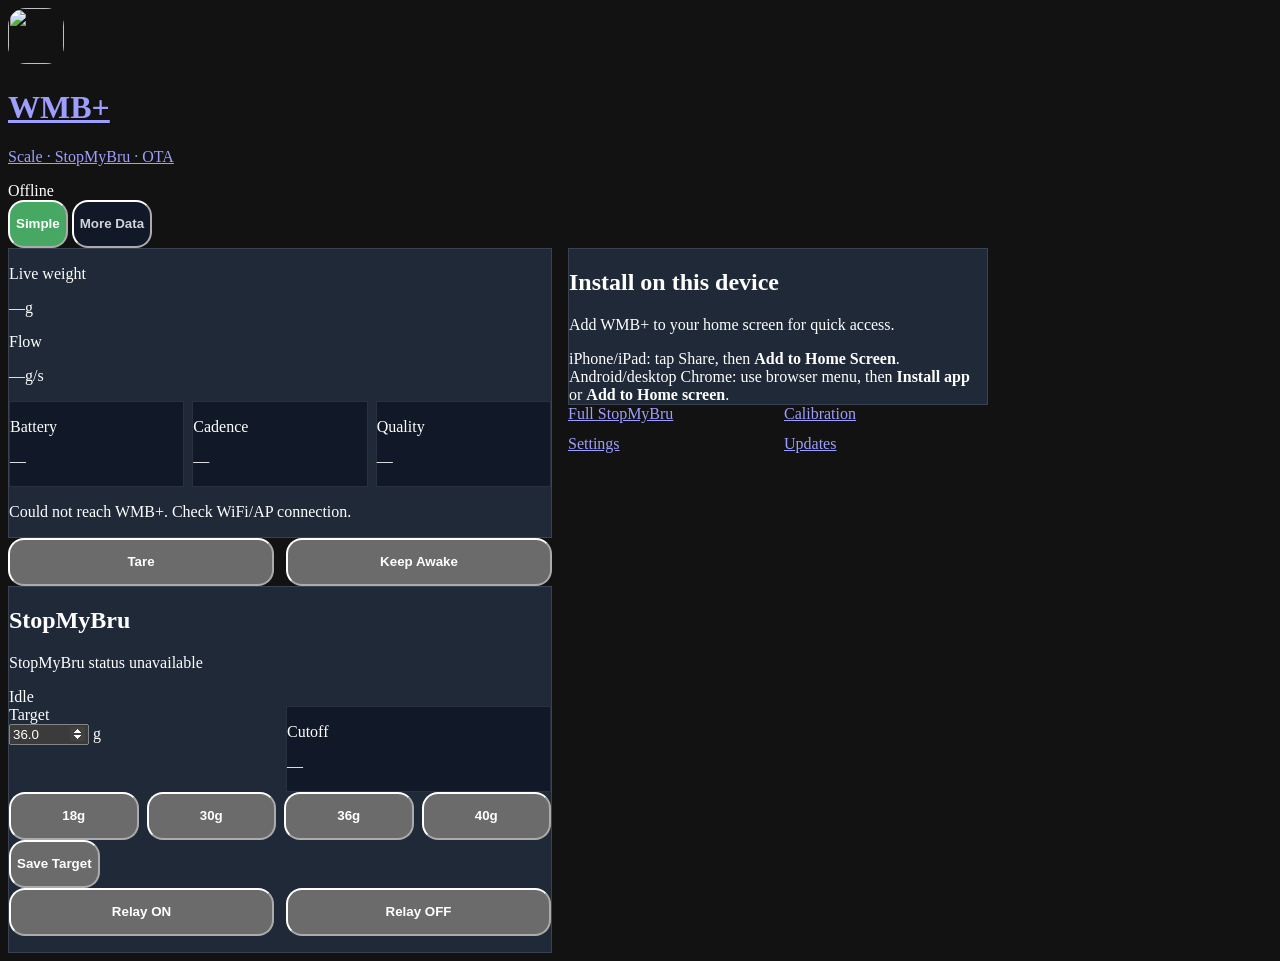
==== data/app.html @ 69f3eb1d "Streamline WMB+ web app views" ====
<!DOCTYPE html>
<html lang="en" class="dark">
<head>
  <meta charset="UTF-8">
  <meta name="viewport" content="width=device-width, initial-scale=1, viewport-fit=cover" />
  <title>WMB+ Web App</title>
  <meta name="theme-color" content="#47a864">
  <meta name="apple-mobile-web-app-capable" content="yes">
  <meta name="apple-mobile-web-app-status-bar-style" content="black-translucent">
  <meta name="apple-mobile-web-app-title" content="WMB+">
  <link rel="manifest" href="/manifest.webmanifest">
  <link rel="apple-touch-icon" href="/icons/wmb-plus-192.png">
  <link rel="icon" type="image/png" href="/favicon.png">
  <link rel="stylesheet" href="/output.css">
  <link rel="stylesheet" href="/css/all.min.css">
  <style>
    :root { color-scheme: dark; }
    body { min-height: 100vh; }
    .safe-pad { padding-top: env(safe-area-inset-top); padding-bottom: env(safe-area-inset-bottom); }
    .app-shell { max-width: 440px; }
    .card { background: #1f2937; border: 1px solid rgba(107, 114, 128, 0.35); }
    .panel { background: #111827; border: 1px solid rgba(75, 85, 99, 0.42); }
    .button { min-height: 48px; touch-action: manipulation; border-radius: 16px; font-weight: 700; }
    .header-icon { width: 64px; height: 64px; border-radius: 18px; object-fit: cover; }
    .preset-grid { display: grid; grid-template-columns: repeat(4, minmax(0, 1fr)); gap: 8px; }
    .nav-grid { display: grid; grid-template-columns: repeat(2, minmax(0, 1fr)); gap: 12px; }
    .action-grid { display: grid; grid-template-columns: repeat(2, minmax(0, 1fr)); gap: 12px; }
    .metrics-grid { display: grid; grid-template-columns: repeat(3, minmax(0, 1fr)); gap: 8px; }
    .tab-active { background: #47a864; color: white; }
    .tab-idle { background: #111827; color: #d1d5db; }
    .hidden-hard { display: none !important; }
    input[type=number]::-webkit-inner-spin-button,
    input[type=number]::-webkit-outer-spin-button { opacity: 1; }
    @media (min-width: 900px) {
      .app-shell { max-width: 980px; }
      .desktop-grid { display: grid; grid-template-columns: minmax(0, 1fr) minmax(320px, 420px); gap: 16px; align-items: start; }
      .header-icon { width: 56px; height: 56px; }
    }
  </style>
</head>
<body class="bg-black-background text-white font-sans">
  <main class="safe-pad app-shell mx-auto px-4 py-4 space-y-4">
    <header class="flex items-center justify-between gap-3">
      <a href="/" aria-label="Dashboard" class="flex items-center gap-3 min-w-0">
        <img src="/icons/wmb-plus-192.png" alt="" class="header-icon flex-shrink-0">
        <div class="min-w-0">
          <h1 class="text-2xl font-bold leading-tight">WMB+</h1>
          <p id="headerSubtext" class="text-xs text-gray-400 truncate">Scale · StopMyBru · OTA</p>
        </div>
      </a>
      <span id="connectionPill" class="px-3 py-1 rounded-full text-xs bg-gray-700 text-gray-200 whitespace-nowrap">Connecting</span>
    </header>

    <section class="grid grid-cols-2 gap-2 p-1 rounded-2xl bg-black-select">
      <button id="simpleTab" onclick="setViewMode('simple')" class="button tab-active">Simple</button>
      <button id="advancedTab" onclick="setViewMode('advanced')" class="button tab-idle">More Data</button>
    </section>

    <div class="desktop-grid">
      <div class="space-y-4">
        <section class="card rounded-3xl p-5">
          <div class="flex items-start justify-between gap-3">
            <div>
              <p class="text-sm text-gray-400">Live weight</p>
          <div class="text-5xl font-bold tracking-tight leading-none">
            <span id="weight">—</span><span class="text-2xl text-gray-400 ml-1">g</span>
          </div>
            </div>
            <div class="text-right">
              <p class="text-sm text-gray-400">Flow</p>
              <p class="text-3xl font-semibold leading-tight">
                <span id="flow">—</span><span class="text-sm text-gray-400 ml-1">g/s</span>
              </p>
            </div>
          </div>
      <div class="metrics-grid mt-5">
            <div class="panel rounded-2xl p-3">
              <p class="text-xs text-gray-400">Battery</p>
              <p id="battery" class="text-xl font-semibold">—</p>
            </div>
            <div class="panel rounded-2xl p-3">
              <p class="text-xs text-gray-400">Cadence</p>
              <p id="cadence" class="text-xl font-semibold">—</p>
            </div>
            <div class="panel rounded-2xl p-3">
              <p class="text-xs text-gray-400">Quality</p>
              <p id="quality" class="text-xl font-semibold">—</p>
            </div>
          </div>
          <p id="statusText" class="text-xs text-gray-400 mt-4">Waiting for scale data…</p>
        </section>

    <section class="action-grid">
          <button id="tareButton" onclick="tareScale()" class="button bg-gray-700 hover:bg-gray-600 active:bg-gray-500">
            <i class="fa fa-balance-scale mr-1"></i>Tare
          </button>
          <button id="wakeLockButton" onclick="toggleWakeLock()" class="button bg-gray-700 hover:bg-gray-600 active:bg-gray-500">
            Keep Awake
          </button>
        </section>

        <section class="card rounded-3xl p-5 space-y-4">
          <div class="flex items-center justify-between gap-3">
            <div>
              <h2 class="text-xl font-semibold">StopMyBru</h2>
              <p id="smbSubtitle" class="text-xs text-gray-400">Target stop controls</p>
            </div>
            <span id="relayPill" class="px-3 py-1 rounded-full text-xs bg-gray-700 text-gray-200 whitespace-nowrap">Idle</span>
          </div>

          <div class="action-grid">
            <label class="block">
              <span class="text-xs text-gray-400">Target</span>
              <div class="flex items-center mt-1 bg-black-background rounded-2xl border border-gray-700 px-3">
                <input id="targetInput" type="number" min="0" max="2000" step="0.1" value="36.0"
                       class="w-full bg-transparent text-white text-3xl font-semibold py-2 focus:outline-none">
                <span class="text-gray-400">g</span>
              </div>
            </label>
            <div class="panel rounded-2xl p-3">
              <p class="text-xs text-gray-400">Cutoff</p>
              <p id="effectiveTarget" class="text-2xl font-semibold">—</p>
            </div>
          </div>

          <div class="preset-grid" aria-label="Target presets">
            <button onclick="setPresetTarget(18)" class="button bg-black-select hover:bg-gray-700 text-sm">18g</button>
            <button onclick="setPresetTarget(30)" class="button bg-black-select hover:bg-gray-700 text-sm">30g</button>
            <button onclick="setPresetTarget(36)" class="button bg-black-select hover:bg-gray-700 text-sm">36g</button>
            <button onclick="setPresetTarget(40)" class="button bg-black-select hover:bg-gray-700 text-sm">40g</button>
          </div>

          <button onclick="saveTarget()" class="button w-full bg-button-green hover:bg-green-700 active:bg-green-800">
            Save Target
          </button>

          <div class="action-grid">
            <button onclick="relayOn()" class="button bg-red-700 hover:bg-red-600 active:bg-red-800">
              Relay ON
            </button>
            <button onclick="relayOff()" class="button bg-gray-700 hover:bg-gray-600 active:bg-gray-500">
              Relay OFF
            </button>
          </div>

          <p id="smbMessage" class="text-xs text-gray-400"></p>
        </section>
      </div>

      <aside class="space-y-4">
        <section id="advancedPanel" class="card rounded-3xl p-5 space-y-4 hidden-hard">
          <div class="flex items-center justify-between">
            <h2 class="text-xl font-semibold">More Data</h2>
            <button onclick="shareStatus()" class="text-sm text-green-400 hover:text-green-300">Share</button>
          </div>
          <div class="space-y-2 text-sm">
            <div class="flex justify-between gap-3 border-b border-gray-700 pb-2">
              <span class="text-gray-400">Firmware</span>
              <span id="advFirmware" class="text-right">—</span>
            </div>
            <div class="flex justify-between gap-3 border-b border-gray-700 pb-2">
              <span class="text-gray-400">Board</span>
              <span id="advBoard" class="text-right">—</span>
            </div>
            <div class="flex justify-between gap-3 border-b border-gray-700 pb-2">
              <span class="text-gray-400">Power</span>
              <span id="advPower" class="text-right">—</span>
            </div>
            <div class="flex justify-between gap-3 border-b border-gray-700 pb-2">
              <span class="text-gray-400">WiFi/BLE</span>
              <span id="advConnectivity" class="text-right">—</span>
            </div>
            <div class="flex justify-between gap-3 border-b border-gray-700 pb-2">
              <span class="text-gray-400">Stop learning</span>
              <span id="advLearning" class="text-right">—</span>
            </div>
            <div class="flex justify-between gap-3">
              <span class="text-gray-400">Last result</span>
              <span id="advLastResult" class="text-right">—</span>
            </div>
          </div>
        </section>

        <section id="installCard" class="card rounded-3xl p-5 space-y-3">
          <div class="flex items-center justify-between gap-3">
            <div>
              <h2 class="text-lg font-semibold">Install on this device</h2>
              <p class="text-xs text-gray-400">Add WMB+ to your home screen for quick access.</p>
            </div>
            <i class="fa fa-mobile-alt text-2xl text-green-400"></i>
          </div>
          <button id="installButton" onclick="installWebApp()" class="hidden-hard button w-full bg-button-green hover:bg-green-700">
            Install WMB+
          </button>
          <div id="installInstructions" class="text-sm text-gray-300 leading-relaxed">
            iPhone/iPad: tap Share, then <strong>Add to Home Screen</strong>. Android/desktop Chrome: use browser menu, then <strong>Install app</strong> or <strong>Add to Home screen</strong>.
          </div>
        </section>

        <nav class="nav-grid pb-4 text-center text-sm">
          <a href="/smb.html" class="bg-black-select rounded-2xl py-3">Full StopMyBru</a>
          <a href="/calibration.html" class="bg-black-select rounded-2xl py-3">Calibration</a>
          <a href="/settings.html" class="bg-black-select rounded-2xl py-3">Settings</a>
          <a href="/updates.html" class="bg-black-select rounded-2xl py-3">Updates</a>
        </nav>
      </aside>
    </div>
  </main>

<script>
  const storage = window.localStorage;
  let deferredInstallPrompt = null;
  let dashboardInFlight = false;
  let smbInFlight = false;
  let wakeLock = null;
  let lastDashboard = {};
  let lastSmb = {};

  function setText(id, value) {
    const el = document.getElementById(id);
    if (el) el.textContent = value;
  }

  function setPill(id, text, mode) {
    const el = document.getElementById(id);
    if (!el) return;
    el.textContent = text;
    const colors = {
      ok: 'bg-green-700 text-white',
      warn: 'bg-yellow-700 text-white',
      bad: 'bg-red-700 text-white',
      idle: 'bg-gray-700 text-gray-200'
    };
    el.className = `px-3 py-1 rounded-full text-xs ${colors[mode] || colors.idle}`;
  }

  function formatNumber(value, digits) {
    const n = Number(value);
    return Number.isFinite(n) ? n.toFixed(digits) : '—';
  }

  function formatGrams(value, digits = 1) {
    const n = Number(value);
    return Number.isFinite(n) ? `${n.toFixed(digits)} g` : '—';
  }

  function isStandalone() {
    return window.matchMedia('(display-mode: standalone)').matches || window.navigator.standalone === true;
  }

  function setViewMode(mode) {
    const selected = mode === 'advanced' ? 'advanced' : 'simple';
    storage.setItem('wmbp.viewMode', selected);
    document.getElementById('simpleTab').className = `button ${selected === 'simple' ? 'tab-active' : 'tab-idle'}`;
    document.getElementById('advancedTab').className = `button ${selected === 'advanced' ? 'tab-active' : 'tab-idle'}`;
    document.getElementById('advancedPanel').classList.toggle('hidden-hard', selected !== 'advanced');
  }

  function setPresetTarget(value) {
    document.getElementById('targetInput').value = Number(value).toFixed(1);
    storage.setItem('wmbp.lastTarget', Number(value).toFixed(1));
    navigator.vibrate?.(20);
  }

  async function updateDashboard() {
    if (dashboardInFlight) return;
    dashboardInFlight = true;
    try {
      const r = await fetch('/api/dashboard', { cache: 'no-store' });
      if (!r.ok) throw new Error(`dashboard ${r.status}`);
      const d = await r.json();
      lastDashboard = d;
      storage.setItem('wmbp.lastDashboard', JSON.stringify(d));

      setText('weight', formatNumber(d.weight, 1));
      setText('flow', formatNumber(d.flowrate, 2));
      setText('battery', Number.isFinite(Number(d.battery_percentage)) ? `${Math.round(Number(d.battery_percentage))}%` : '—');
      setText('cadence', Number.isFinite(Number(d.hx711_rate_hz)) ? `${Number(d.hx711_rate_hz).toFixed(1)} Hz` : '—');
      setText('quality', Number.isFinite(Number(d.firmware_quality)) ? `${Math.round(Number(d.firmware_quality))}` : '—');

      const flags = [];
      if (d.hx711_connected) flags.push('HX711 connected');
      if (d.battery_charging || d.battery_charging_state === 'charging') flags.push('charging');
      if (d.wifi_connected) flags.push('WiFi connected');
      setText('statusText', flags.length ? flags.join(' · ') : 'Scale online');
      setText('headerSubtext', `${d.device_board || 'WMB+'} · ${d.device_version || 'firmware'}`);
      setText('advFirmware', d.device_full_version || d.device_version || '—');
      setText('advBoard', d.device_board || '—');
      setText('advPower', d.usb_only_power ? 'USB-only' : (d.usb_present ? 'USB present' : (d.battery_charging_state || 'battery')));
      setText('advConnectivity', `${d.bluetooth_connected ? 'BLE connected' : 'BLE idle'} · ${d.wifi_connected ? `WiFi ${d.wifi_signal_strength || ''} dBm` : 'WiFi AP/off'}`);
      setPill('connectionPill', 'Online', 'ok');
    } catch (e) {
      setPill('connectionPill', 'Offline', 'bad');
      setText('statusText', 'Could not reach WMB+. Check WiFi/AP connection.');
      loadCachedState();
    } finally {
      dashboardInFlight = false;
    }
  }

  async function updateStopMyBru() {
    if (smbInFlight) return;
    smbInFlight = true;
    try {
      const r = await fetch('/api/smb/status', { cache: 'no-store' });
      if (!r.ok) throw new Error(`smb ${r.status}`);
      const d = await r.json();
      lastSmb = d;
      storage.setItem('wmbp.lastSmb', JSON.stringify(d));
      if (document.activeElement !== document.getElementById('targetInput')) {
        document.getElementById('targetInput').value = Number.isFinite(Number(d.setpoint)) ? Number(d.setpoint).toFixed(1) : (storage.getItem('wmbp.lastTarget') || '36.0');
      }
      setText('effectiveTarget', formatGrams(d.effectiveSetpoint));
      const pairedText = d.paired ? 'paired module' : (d.webhookEnabled ? 'webhook relay' : 'no relay configured');
      setText('smbSubtitle', `${pairedText}${d.stopLearningEnabled ? ' · learning on' : ''}`);
      setText('advLearning', d.stopLearningEnabled ? `${d.stopLearningObservations || 0} observations · offset ${formatGrams(d.learnedStopOffset, 2)}` : 'off');
      setText('advLastResult', Number.isFinite(Number(d.lastStopFinalWeight)) ? `${formatGrams(d.lastStopFinalWeight, 2)} final · error ${formatGrams(d.lastStopError, 2)}` : '—');
      if (d.relayOn || d.webhookRelayOn) {
        setPill('relayPill', 'ON', 'bad');
      } else {
        setPill('relayPill', 'Idle', 'idle');
      }
      if (d.webhookLastMessage) {
        setText('smbMessage', d.webhookLastHttpCode ? `${d.webhookLastMessage} · HTTP ${d.webhookLastHttpCode}` : d.webhookLastMessage);
      }
    } catch (e) {
      setText('smbSubtitle', 'StopMyBru status unavailable');
      loadCachedState();
    } finally {
      smbInFlight = false;
    }
  }

  function loadCachedState() {
    try {
      const d = JSON.parse(storage.getItem('wmbp.lastDashboard') || '{}');
      if (d.weight !== undefined && !lastDashboard.weight) {
        setText('weight', formatNumber(d.weight, 1));
        setText('flow', formatNumber(d.flowrate, 2));
        setText('battery', Number.isFinite(Number(d.battery_percentage)) ? `${Math.round(Number(d.battery_percentage))}%` : '—');
        setText('cadence', Number.isFinite(Number(d.hx711_rate_hz)) ? `${Number(d.hx711_rate_hz).toFixed(1)} Hz` : '—');
        setText('quality', Number.isFinite(Number(d.firmware_quality)) ? `${Math.round(Number(d.firmware_quality))}` : '—');
      }
      const s = JSON.parse(storage.getItem('wmbp.lastSmb') || '{}');
      if (s.setpoint !== undefined && !lastSmb.setpoint) {
        document.getElementById('targetInput').value = Number(s.setpoint).toFixed(1);
        setText('effectiveTarget', formatGrams(s.effectiveSetpoint));
      }
    } catch (e) { /* cache is best-effort */ }
  }

  async function tareScale() {
    const button = document.getElementById('tareButton');
    button.disabled = true;
    button.textContent = 'Taring…';
    try {
      const r = await fetch('/api/tare', { method: 'POST' });
      setText('statusText', r.ok ? 'Tare scheduled.' : 'Tare failed.');
      navigator.vibrate?.(30);
      setTimeout(updateDashboard, 1800);
    } catch (e) {
      setText('statusText', 'Tare failed: scale unreachable.');
    } finally {
      setTimeout(() => {
        button.disabled = false;
        button.innerHTML = '<i class="fa fa-balance-scale mr-1"></i>Tare';
      }, 900);
    }
  }

  async function saveTarget() {
    const value = document.getElementById('targetInput').value;
    storage.setItem('wmbp.lastTarget', value);
    const fd = new FormData();
    fd.append('value', value);
    const r = await fetch('/api/smb/setpoint', { method: 'POST', body: fd });
    setText('smbMessage', r.ok ? `Target saved: ${Number(value).toFixed(1)} g` : 'Target save failed.');
    navigator.vibrate?.(r.ok ? 30 : [40, 40, 40]);
    await updateStopMyBru();
  }

  async function relayOn() {
    const r = await fetch('/api/smb/relay/on', { method: 'POST' });
    setText('smbMessage', r.ok ? 'Relay ON command sent.' : 'Relay ON failed.');
    navigator.vibrate?.(r.ok ? 30 : [40, 40, 40]);
    await updateStopMyBru();
  }

  async function relayOff() {
    const r = await fetch('/api/smb/relay/off', { method: 'POST' });
    setText('smbMessage', r.ok ? 'Relay OFF command sent.' : 'Relay OFF failed.');
    navigator.vibrate?.(r.ok ? 30 : [40, 40, 40]);
    await updateStopMyBru();
  }

  async function toggleWakeLock() {
    const button = document.getElementById('wakeLockButton');
    try {
      if (wakeLock) {
        await wakeLock.release();
        wakeLock = null;
        button.textContent = 'Keep Awake';
        return;
      }
      if (!('wakeLock' in navigator)) {
        button.textContent = 'Wake unavailable';
        return;
      }
      wakeLock = await navigator.wakeLock.request('screen');
      wakeLock.addEventListener('release', () => {
        wakeLock = null;
        button.textContent = 'Keep Awake';
      });
      button.textContent = 'Screen Awake';
    } catch (e) {
      button.textContent = 'Wake unavailable';
    }
  }

  async function shareStatus() {
    const text = [
      `WMB+ ${lastDashboard.device_version || ''}`.trim(),
      `Weight: ${formatGrams(lastDashboard.weight)}`,
      `Flow: ${formatNumber(lastDashboard.flowrate, 2)} g/s`,
      `Battery: ${Number.isFinite(Number(lastDashboard.battery_percentage)) ? Math.round(Number(lastDashboard.battery_percentage)) + '%' : '—'}`,
      `Cadence: ${Number.isFinite(Number(lastDashboard.hx711_rate_hz)) ? Number(lastDashboard.hx711_rate_hz).toFixed(1) + ' Hz' : '—'}`,
      `Quality: ${lastDashboard.firmware_quality || '—'}`,
      `Target: ${formatGrams(lastSmb.setpoint)}`,
      `Cutoff: ${formatGrams(lastSmb.effectiveSetpoint)}`
    ].join('\\n');
    if (navigator.share) {
      await navigator.share({ title: 'WMB+ status', text }).catch(() => undefined);
    } else {
      await navigator.clipboard?.writeText(text).catch(() => undefined);
      setText('smbMessage', 'Status copied to clipboard.');
    }
  }

  window.addEventListener('beforeinstallprompt', event => {
    event.preventDefault();
    deferredInstallPrompt = event;
    document.getElementById('installButton').classList.remove('hidden-hard');
    setText('installInstructions', 'This browser supports direct install. Tap Install WMB+ to add it.');
  });

  async function installWebApp() {
    if (!deferredInstallPrompt) return;
    deferredInstallPrompt.prompt();
    await deferredInstallPrompt.userChoice;
    deferredInstallPrompt = null;
    document.getElementById('installButton').classList.add('hidden-hard');
  }

  function updateInstallCard() {
    if (isStandalone()) {
      document.getElementById('installCard').classList.add('hidden-hard');
    }
  }

  if ('serviceWorker' in navigator && window.isSecureContext) {
    navigator.serviceWorker.register('/sw.js').catch(() => undefined);
  }

  document.getElementById('targetInput').value = storage.getItem('wmbp.lastTarget') || '36.0';
  setViewMode(storage.getItem('wmbp.viewMode') || 'simple');
  updateInstallCard();
  loadCachedState();
  updateDashboard();
  updateStopMyBru();
  setInterval(updateDashboard, 1000);
  setInterval(updateStopMyBru, 3000);
</script>
</body>
</html>
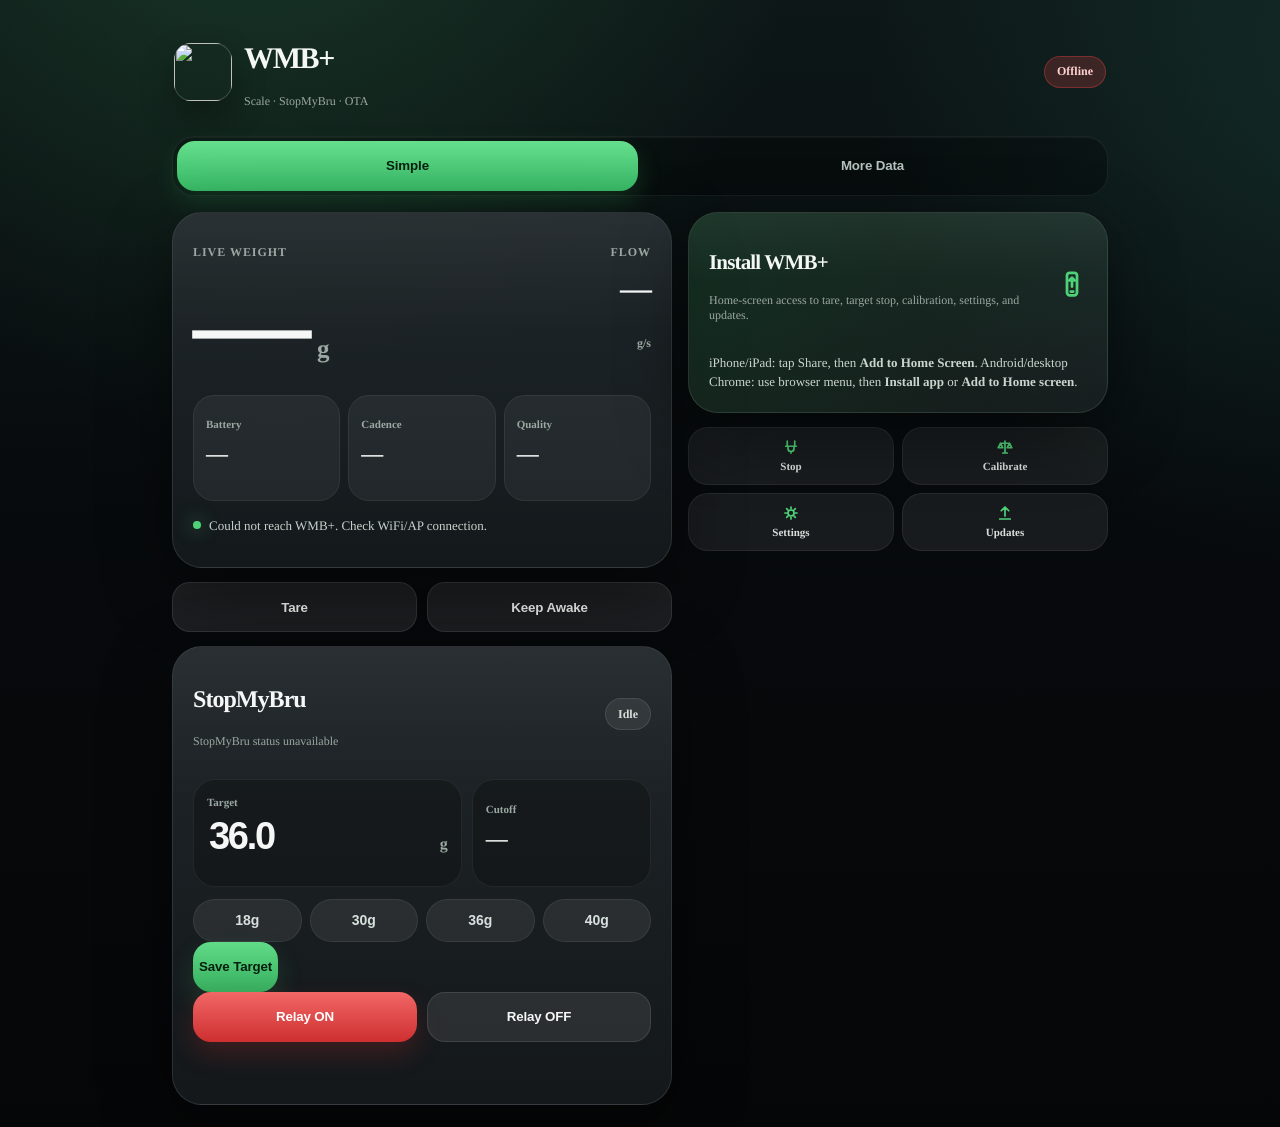
==== commit fe65239f: "Polish WMB+ web app UI" ====
--- a/data/app.html
+++ b/data/app.html
@@ -14,194 +14,544 @@
   <link rel="stylesheet" href="/output.css">
   <link rel="stylesheet" href="/css/all.min.css">
   <style>
-    :root { color-scheme: dark; }
-    body { min-height: 100vh; }
+    :root {
+      color-scheme: dark;
+      --bg: #070a0c;
+      --bg-2: #0d1717;
+      --surface: rgba(22, 27, 30, 0.88);
+      --surface-strong: rgba(34, 41, 45, 0.92);
+      --surface-soft: rgba(255, 255, 255, 0.055);
+      --line: rgba(255, 255, 255, 0.10);
+      --line-soft: rgba(255, 255, 255, 0.065);
+      --text: #f4f7f5;
+      --muted: #9ba7a1;
+      --accent: #4fd178;
+      --accent-strong: #37b865;
+      --danger: #ef4444;
+      --warning: #f0b84b;
+      --shadow: 0 22px 70px rgba(0, 0, 0, 0.45);
+    }
+    * { box-sizing: border-box; }
+    html { min-height: 100%; background: var(--bg); }
+    body {
+      min-height: 100vh;
+      margin: 0;
+      color: var(--text);
+      background:
+        radial-gradient(circle at 20% -10%, rgba(79, 209, 120, 0.16), transparent 34rem),
+        radial-gradient(circle at 105% 8%, rgba(57, 170, 145, 0.14), transparent 30rem),
+        linear-gradient(180deg, var(--bg-2), var(--bg) 46%, #050607);
+      -webkit-font-smoothing: antialiased;
+      text-rendering: geometricPrecision;
+    }
+    a { color: inherit; text-decoration: none; }
     .safe-pad { padding-top: env(safe-area-inset-top); padding-bottom: env(safe-area-inset-bottom); }
-    .app-shell { max-width: 440px; }
-    .card { background: #1f2937; border: 1px solid rgba(107, 114, 128, 0.35); }
-    .panel { background: #111827; border: 1px solid rgba(75, 85, 99, 0.42); }
-    .button { min-height: 48px; touch-action: manipulation; border-radius: 16px; font-weight: 700; }
-    .header-icon { width: 64px; height: 64px; border-radius: 18px; object-fit: cover; }
-    .preset-grid { display: grid; grid-template-columns: repeat(4, minmax(0, 1fr)); gap: 8px; }
-    .nav-grid { display: grid; grid-template-columns: repeat(2, minmax(0, 1fr)); gap: 12px; }
-    .action-grid { display: grid; grid-template-columns: repeat(2, minmax(0, 1fr)); gap: 12px; }
-    .metrics-grid { display: grid; grid-template-columns: repeat(3, minmax(0, 1fr)); gap: 8px; }
-    .tab-active { background: #47a864; color: white; }
-    .tab-idle { background: #111827; color: #d1d5db; }
+    .app-shell {
+      width: min(100%, 456px);
+      margin: 0 auto;
+      padding: 18px 16px 22px;
+    }
+    .topbar {
+      display: flex;
+      align-items: center;
+      justify-content: space-between;
+      gap: 14px;
+      padding: 2px 2px 8px;
+    }
+    .brand-lockup {
+      display: flex;
+      align-items: center;
+      min-width: 0;
+      gap: 12px;
+    }
+    .header-icon {
+      width: 54px;
+      height: 54px;
+      border-radius: 17px;
+      object-fit: cover;
+      box-shadow: inset 0 0 0 1px rgba(255,255,255,0.18), 0 16px 34px rgba(0,0,0,0.32);
+    }
+    .app-title {
+      font-size: 30px;
+      line-height: 0.98;
+      font-weight: 820;
+      letter-spacing: -0.045em;
+    }
+    .app-subtitle {
+      margin-top: 5px;
+      color: var(--muted);
+      font-size: 12px;
+      line-height: 1.2;
+      max-width: 230px;
+      overflow: hidden;
+      text-overflow: ellipsis;
+      white-space: nowrap;
+    }
+    .status-pill {
+      display: inline-flex;
+      align-items: center;
+      justify-content: center;
+      min-height: 32px;
+      padding: 0 12px;
+      border-radius: 999px;
+      border: 1px solid var(--line);
+      background: rgba(255,255,255,0.08);
+      color: var(--text);
+      font-size: 12px;
+      font-weight: 760;
+      white-space: nowrap;
+    }
+    .status-pill.ok { background: rgba(79, 209, 120, 0.18); color: #caffda; border-color: rgba(79, 209, 120, 0.35); }
+    .status-pill.warn { background: rgba(240, 184, 75, 0.18); color: #ffe3aa; border-color: rgba(240, 184, 75, 0.32); }
+    .status-pill.bad { background: rgba(239, 68, 68, 0.20); color: #ffd1d1; border-color: rgba(239, 68, 68, 0.36); }
+    .status-pill.idle { background: rgba(255,255,255,0.075); color: #d7ded9; }
+    .segmented {
+      display: grid;
+      grid-template-columns: repeat(2, minmax(0, 1fr));
+      gap: 4px;
+      padding: 4px;
+      margin: 8px 0 16px;
+      border-radius: 22px;
+      background: rgba(0, 0, 0, 0.30);
+      border: 1px solid var(--line-soft);
+      box-shadow: inset 0 1px 0 rgba(255,255,255,0.045);
+    }
+    .button {
+      min-height: 50px;
+      border: 0;
+      touch-action: manipulation;
+      border-radius: 18px;
+      font-weight: 800;
+      letter-spacing: -0.01em;
+      transition: transform 120ms ease, background 120ms ease, opacity 120ms ease;
+      -webkit-tap-highlight-color: transparent;
+    }
+    .button:active { transform: scale(0.985); }
+    .button:disabled { opacity: 0.55; }
+    .tab-active {
+      background: linear-gradient(180deg, #65df8d, var(--accent-strong));
+      color: #06210f;
+      box-shadow: 0 10px 26px rgba(55, 184, 101, 0.20);
+    }
+    .tab-idle { background: transparent; color: #b7c3bd; }
+    .screen-grid { display: grid; gap: 14px; }
+    .stack { display: grid; gap: 14px; }
+    .card {
+      position: relative;
+      overflow: hidden;
+      border-radius: 30px;
+      background: linear-gradient(180deg, var(--surface-strong), var(--surface));
+      border: 1px solid var(--line);
+      box-shadow: var(--shadow);
+    }
+    .card::before {
+      content: "";
+      position: absolute;
+      inset: 0;
+      pointer-events: none;
+      background: linear-gradient(180deg, rgba(255,255,255,0.08), transparent 34%);
+      opacity: 0.55;
+    }
+    .card-content { position: relative; z-index: 1; padding: 20px; }
+    .hero-card { min-height: 260px; }
+    .hero-top {
+      display: flex;
+      align-items: flex-start;
+      justify-content: space-between;
+      gap: 16px;
+    }
+    .eyebrow {
+      color: var(--muted);
+      font-size: 12px;
+      font-weight: 760;
+      letter-spacing: 0.08em;
+      text-transform: uppercase;
+    }
+    .weight-line {
+      display: flex;
+      align-items: flex-end;
+      margin-top: 10px;
+      font-variant-numeric: tabular-nums;
+      letter-spacing: -0.07em;
+    }
+    .weight-value { font-size: clamp(68px, 19vw, 104px); line-height: 0.86; font-weight: 850; }
+    .weight-unit { margin-left: 7px; margin-bottom: 9px; color: var(--muted); font-size: 25px; font-weight: 780; letter-spacing: -0.03em; }
+    .flow-stack { text-align: right; min-width: 94px; }
+    .flow-value { margin-top: 9px; font-size: 32px; line-height: 1; font-weight: 820; font-variant-numeric: tabular-nums; letter-spacing: -0.035em; }
+    .flow-unit { color: var(--muted); font-size: 12px; font-weight: 700; }
+    .metrics-grid {
+      display: grid;
+      grid-template-columns: repeat(3, minmax(0, 1fr));
+      gap: 8px;
+      margin-top: 22px;
+    }
+    .metric-chip {
+      min-height: 76px;
+      padding: 12px;
+      border-radius: 21px;
+      background: var(--surface-soft);
+      border: 1px solid var(--line-soft);
+    }
+    .metric-label { color: var(--muted); font-size: 11px; font-weight: 720; }
+    .metric-value { margin-top: 6px; font-size: 22px; line-height: 1.05; font-weight: 820; font-variant-numeric: tabular-nums; letter-spacing: -0.035em; }
+    .status-line {
+      margin-top: 16px;
+      display: flex;
+      align-items: center;
+      gap: 8px;
+      color: #c8d2cc;
+      font-size: 13px;
+      line-height: 1.35;
+    }
+    .status-dot {
+      width: 8px;
+      height: 8px;
+      border-radius: 50%;
+      flex: 0 0 auto;
+      background: var(--accent);
+      box-shadow: 0 0 18px rgba(79, 209, 120, 0.68);
+    }
+    .action-grid { display: grid; grid-template-columns: repeat(2, minmax(0, 1fr)); gap: 10px; }
+    .secondary-button {
+      background: rgba(255,255,255,0.09);
+      color: var(--text);
+      border: 1px solid var(--line);
+    }
+    .primary-button {
+      background: linear-gradient(180deg, #62db89, #35ae5d);
+      color: #061f0e;
+      box-shadow: 0 12px 26px rgba(53, 174, 93, 0.20);
+    }
+    .danger-button {
+      background: linear-gradient(180deg, #f26767, #ce2f2f);
+      color: white;
+      box-shadow: 0 12px 26px rgba(206, 47, 47, 0.22);
+    }
+    .stop-header {
+      display: flex;
+      align-items: center;
+      justify-content: space-between;
+      gap: 12px;
+      margin-bottom: 18px;
+    }
+    .section-title { font-size: 24px; font-weight: 840; letter-spacing: -0.04em; }
+    .section-subtitle { margin-top: 3px; color: var(--muted); font-size: 12px; line-height: 1.3; }
+    .target-row {
+      display: grid;
+      grid-template-columns: minmax(0, 1.2fr) minmax(112px, 0.8fr);
+      gap: 10px;
+    }
+    .field-card, .panel {
+      padding: 13px;
+      border-radius: 22px;
+      background: rgba(0, 0, 0, 0.22);
+      border: 1px solid var(--line-soft);
+    }
+    .field-label { color: var(--muted); font-size: 11px; font-weight: 760; }
+    .target-input-wrap {
+      display: flex;
+      align-items: baseline;
+      gap: 6px;
+      margin-top: 3px;
+    }
+    .target-input {
+      width: 100%;
+      min-width: 0;
+      border: 0;
+      outline: 0;
+      background: transparent;
+      color: var(--text);
+      font-size: 38px;
+      line-height: 1;
+      font-weight: 840;
+      letter-spacing: -0.06em;
+      font-variant-numeric: tabular-nums;
+    }
+    .unit-muted { color: var(--muted); font-weight: 800; }
+    .preset-grid { display: grid; grid-template-columns: repeat(4, minmax(0, 1fr)); gap: 8px; margin-top: 12px; }
+    .preset-button {
+      min-height: 43px;
+      border-radius: 999px;
+      background: rgba(255,255,255,0.075);
+      color: #d7e0dc;
+      border: 1px solid var(--line-soft);
+      font-size: 14px;
+      font-weight: 800;
+    }
+    .message-line {
+      min-height: 18px;
+      margin-top: 12px;
+      color: var(--muted);
+      font-size: 12px;
+      line-height: 1.35;
+    }
+    .advanced-list { display: grid; gap: 0; }
+    .data-row {
+      display: flex;
+      justify-content: space-between;
+      gap: 16px;
+      padding: 13px 0;
+      border-bottom: 1px solid var(--line-soft);
+      font-size: 14px;
+    }
+    .data-row:last-child { border-bottom: 0; }
+    .data-label { color: var(--muted); }
+    .data-value { text-align: right; font-weight: 720; }
+    .install-card { background: linear-gradient(135deg, rgba(79, 209, 120, 0.16), rgba(255,255,255,0.06)); }
+    .install-icon {
+      width: 30px;
+      height: 30px;
+      color: var(--accent);
+      stroke-width: 2.2;
+      flex: 0 0 auto;
+    }
+    .install-copy { color: #cbd5cf; font-size: 13px; line-height: 1.45; }
+    .nav-grid {
+      display: grid;
+      grid-template-columns: repeat(4, minmax(0, 1fr));
+      gap: 8px;
+      padding-bottom: 3px;
+    }
+    .nav-button {
+      min-height: 58px;
+      display: flex;
+      flex-direction: column;
+      align-items: center;
+      justify-content: center;
+      gap: 5px;
+      border-radius: 20px;
+      background: rgba(255,255,255,0.07);
+      border: 1px solid var(--line-soft);
+      color: #d8e0dc;
+      font-size: 11px;
+      font-weight: 760;
+    }
+    .nav-button svg {
+      width: 18px;
+      height: 18px;
+      color: var(--accent);
+      stroke-width: 2.3;
+    }
     .hidden-hard { display: none !important; }
+    input[type=number] { appearance: textfield; -moz-appearance: textfield; }
     input[type=number]::-webkit-inner-spin-button,
-    input[type=number]::-webkit-outer-spin-button { opacity: 1; }
+    input[type=number]::-webkit-outer-spin-button { -webkit-appearance: none; margin: 0; }
+    @media (prefers-reduced-motion: reduce) {
+      .button { transition: none; }
+      .button:active { transform: none; }
+    }
     @media (min-width: 900px) {
-      .app-shell { max-width: 980px; }
-      .desktop-grid { display: grid; grid-template-columns: minmax(0, 1fr) minmax(320px, 420px); gap: 16px; align-items: start; }
-      .header-icon { width: 56px; height: 56px; }
+      .app-shell { width: min(100%, 980px); padding: 22px; }
+      .screen-grid { grid-template-columns: minmax(0, 1fr) minmax(320px, 420px); gap: 16px; align-items: start; }
+      .header-icon { width: 58px; height: 58px; }
+      .hero-card { min-height: 318px; }
+      .weight-value { font-size: 118px; }
+      .nav-grid { grid-template-columns: repeat(2, minmax(0, 1fr)); }
+    }
+    @media (max-width: 370px) {
+      .app-shell { padding-left: 12px; padding-right: 12px; }
+      .weight-value { font-size: 62px; }
+      .target-row { grid-template-columns: 1fr; }
+      .metrics-grid { gap: 6px; }
+      .metric-chip { padding: 10px; }
+      .metric-value { font-size: 18px; }
     }
   </style>
 </head>
-<body class="bg-black-background text-white font-sans">
-  <main class="safe-pad app-shell mx-auto px-4 py-4 space-y-4">
-    <header class="flex items-center justify-between gap-3">
-      <a href="/" aria-label="Dashboard" class="flex items-center gap-3 min-w-0">
+<body class="font-sans">
+  <main class="safe-pad app-shell">
+    <header class="topbar">
+      <a href="/" aria-label="Dashboard" class="brand-lockup">
         <img src="/icons/wmb-plus-192.png" alt="" class="header-icon flex-shrink-0">
         <div class="min-w-0">
-          <h1 class="text-2xl font-bold leading-tight">WMB+</h1>
-          <p id="headerSubtext" class="text-xs text-gray-400 truncate">Scale · StopMyBru · OTA</p>
+          <h1 class="app-title">WMB+</h1>
+          <p id="headerSubtext" class="app-subtitle">Scale · StopMyBru · OTA</p>
         </div>
       </a>
-      <span id="connectionPill" class="px-3 py-1 rounded-full text-xs bg-gray-700 text-gray-200 whitespace-nowrap">Connecting</span>
+      <span id="connectionPill" class="status-pill idle">Connecting</span>
     </header>
 
-    <section class="grid grid-cols-2 gap-2 p-1 rounded-2xl bg-black-select">
+    <section class="segmented" aria-label="View mode">
       <button id="simpleTab" onclick="setViewMode('simple')" class="button tab-active">Simple</button>
       <button id="advancedTab" onclick="setViewMode('advanced')" class="button tab-idle">More Data</button>
     </section>
 
-    <div class="desktop-grid">
-      <div class="space-y-4">
-        <section class="card rounded-3xl p-5">
-          <div class="flex items-start justify-between gap-3">
+    <div class="screen-grid">
+      <div class="stack">
+        <section class="card hero-card">
+          <div class="card-content">
+            <div class="hero-top">
             <div>
-              <p class="text-sm text-gray-400">Live weight</p>
-          <div class="text-5xl font-bold tracking-tight leading-none">
-            <span id="weight">—</span><span class="text-2xl text-gray-400 ml-1">g</span>
-          </div>
-            </div>
-            <div class="text-right">
-              <p class="text-sm text-gray-400">Flow</p>
-              <p class="text-3xl font-semibold leading-tight">
-                <span id="flow">—</span><span class="text-sm text-gray-400 ml-1">g/s</span>
-              </p>
-            </div>
-          </div>
-      <div class="metrics-grid mt-5">
-            <div class="panel rounded-2xl p-3">
-              <p class="text-xs text-gray-400">Battery</p>
-              <p id="battery" class="text-xl font-semibold">—</p>
-            </div>
-            <div class="panel rounded-2xl p-3">
-              <p class="text-xs text-gray-400">Cadence</p>
-              <p id="cadence" class="text-xl font-semibold">—</p>
-            </div>
-            <div class="panel rounded-2xl p-3">
-              <p class="text-xs text-gray-400">Quality</p>
-              <p id="quality" class="text-xl font-semibold">—</p>
-            </div>
-          </div>
-          <p id="statusText" class="text-xs text-gray-400 mt-4">Waiting for scale data…</p>
+              <p class="eyebrow">Live weight</p>
+              <div class="weight-line">
+                <span id="weight" class="weight-value">—</span><span class="weight-unit">g</span>
+              </div>
+            </div>
+            <div class="flow-stack">
+              <p class="eyebrow">Flow</p>
+              <p class="flow-value"><span id="flow">—</span></p>
+              <p class="flow-unit">g/s</p>
+            </div>
+          </div>
+            <div class="metrics-grid">
+            <div class="metric-chip">
+              <p class="metric-label">Battery</p>
+              <p id="battery" class="metric-value">—</p>
+            </div>
+            <div class="metric-chip">
+              <p class="metric-label">Cadence</p>
+              <p id="cadence" class="metric-value">—</p>
+            </div>
+            <div class="metric-chip">
+              <p class="metric-label">Quality</p>
+              <p id="quality" class="metric-value">—</p>
+            </div>
+          </div>
+            <p class="status-line"><span class="status-dot"></span><span id="statusText">Waiting for scale data…</span></p>
+          </div>
         </section>
 
-    <section class="action-grid">
-          <button id="tareButton" onclick="tareScale()" class="button bg-gray-700 hover:bg-gray-600 active:bg-gray-500">
+        <section class="action-grid">
+          <button id="tareButton" onclick="tareScale()" class="button secondary-button">
             <i class="fa fa-balance-scale mr-1"></i>Tare
           </button>
-          <button id="wakeLockButton" onclick="toggleWakeLock()" class="button bg-gray-700 hover:bg-gray-600 active:bg-gray-500">
+          <button id="wakeLockButton" onclick="toggleWakeLock()" class="button secondary-button">
             Keep Awake
           </button>
         </section>
 
-        <section class="card rounded-3xl p-5 space-y-4">
-          <div class="flex items-center justify-between gap-3">
+        <section class="card">
+          <div class="card-content">
+          <div class="stop-header">
             <div>
-              <h2 class="text-xl font-semibold">StopMyBru</h2>
-              <p id="smbSubtitle" class="text-xs text-gray-400">Target stop controls</p>
-            </div>
-            <span id="relayPill" class="px-3 py-1 rounded-full text-xs bg-gray-700 text-gray-200 whitespace-nowrap">Idle</span>
-          </div>
-
-          <div class="action-grid">
-            <label class="block">
-              <span class="text-xs text-gray-400">Target</span>
-              <div class="flex items-center mt-1 bg-black-background rounded-2xl border border-gray-700 px-3">
+              <h2 class="section-title">StopMyBru</h2>
+              <p id="smbSubtitle" class="section-subtitle">Target stop controls</p>
+            </div>
+            <span id="relayPill" class="status-pill idle">Idle</span>
+          </div>
+
+          <div class="target-row">
+            <label class="field-card">
+              <span class="field-label">Target</span>
+              <div class="target-input-wrap">
                 <input id="targetInput" type="number" min="0" max="2000" step="0.1" value="36.0"
-                       class="w-full bg-transparent text-white text-3xl font-semibold py-2 focus:outline-none">
-                <span class="text-gray-400">g</span>
+                       class="target-input">
+                <span class="unit-muted">g</span>
               </div>
             </label>
-            <div class="panel rounded-2xl p-3">
-              <p class="text-xs text-gray-400">Cutoff</p>
-              <p id="effectiveTarget" class="text-2xl font-semibold">—</p>
+            <div class="panel">
+              <p class="field-label">Cutoff</p>
+              <p id="effectiveTarget" class="metric-value">—</p>
             </div>
           </div>
 
           <div class="preset-grid" aria-label="Target presets">
-            <button onclick="setPresetTarget(18)" class="button bg-black-select hover:bg-gray-700 text-sm">18g</button>
-            <button onclick="setPresetTarget(30)" class="button bg-black-select hover:bg-gray-700 text-sm">30g</button>
-            <button onclick="setPresetTarget(36)" class="button bg-black-select hover:bg-gray-700 text-sm">36g</button>
-            <button onclick="setPresetTarget(40)" class="button bg-black-select hover:bg-gray-700 text-sm">40g</button>
-          </div>
-
-          <button onclick="saveTarget()" class="button w-full bg-button-green hover:bg-green-700 active:bg-green-800">
+            <button onclick="setPresetTarget(18)" class="preset-button">18g</button>
+            <button onclick="setPresetTarget(30)" class="preset-button">30g</button>
+            <button onclick="setPresetTarget(36)" class="preset-button">36g</button>
+            <button onclick="setPresetTarget(40)" class="preset-button">40g</button>
+          </div>
+
+          <button onclick="saveTarget()" class="button primary-button w-full mt-3">
             Save Target
           </button>
 
-          <div class="action-grid">
-            <button onclick="relayOn()" class="button bg-red-700 hover:bg-red-600 active:bg-red-800">
+          <div class="action-grid mt-3">
+            <button onclick="relayOn()" class="button danger-button">
               Relay ON
             </button>
-            <button onclick="relayOff()" class="button bg-gray-700 hover:bg-gray-600 active:bg-gray-500">
+            <button onclick="relayOff()" class="button secondary-button">
               Relay OFF
             </button>
           </div>
 
-          <p id="smbMessage" class="text-xs text-gray-400"></p>
+          <p id="smbMessage" class="message-line"></p>
+          </div>
         </section>
       </div>
 
-      <aside class="space-y-4">
-        <section id="advancedPanel" class="card rounded-3xl p-5 space-y-4 hidden-hard">
-          <div class="flex items-center justify-between">
-            <h2 class="text-xl font-semibold">More Data</h2>
-            <button onclick="shareStatus()" class="text-sm text-green-400 hover:text-green-300">Share</button>
-          </div>
-          <div class="space-y-2 text-sm">
-            <div class="flex justify-between gap-3 border-b border-gray-700 pb-2">
-              <span class="text-gray-400">Firmware</span>
-              <span id="advFirmware" class="text-right">—</span>
-            </div>
-            <div class="flex justify-between gap-3 border-b border-gray-700 pb-2">
-              <span class="text-gray-400">Board</span>
-              <span id="advBoard" class="text-right">—</span>
-            </div>
-            <div class="flex justify-between gap-3 border-b border-gray-700 pb-2">
-              <span class="text-gray-400">Power</span>
-              <span id="advPower" class="text-right">—</span>
-            </div>
-            <div class="flex justify-between gap-3 border-b border-gray-700 pb-2">
-              <span class="text-gray-400">WiFi/BLE</span>
-              <span id="advConnectivity" class="text-right">—</span>
-            </div>
-            <div class="flex justify-between gap-3 border-b border-gray-700 pb-2">
-              <span class="text-gray-400">Stop learning</span>
-              <span id="advLearning" class="text-right">—</span>
-            </div>
-            <div class="flex justify-between gap-3">
-              <span class="text-gray-400">Last result</span>
-              <span id="advLastResult" class="text-right">—</span>
-            </div>
+      <aside class="stack">
+        <section id="advancedPanel" class="card hidden-hard">
+          <div class="card-content">
+          <div class="stop-header">
+            <h2 class="section-title">More Data</h2>
+            <button onclick="shareStatus()" class="status-pill ok">Share</button>
+          </div>
+          <div class="advanced-list">
+            <div class="data-row">
+              <span class="data-label">Firmware</span>
+              <span id="advFirmware" class="data-value">—</span>
+            </div>
+            <div class="data-row">
+              <span class="data-label">Board</span>
+              <span id="advBoard" class="data-value">—</span>
+            </div>
+            <div class="data-row">
+              <span class="data-label">Power</span>
+              <span id="advPower" class="data-value">—</span>
+            </div>
+            <div class="data-row">
+              <span class="data-label">WiFi/BLE</span>
+              <span id="advConnectivity" class="data-value">—</span>
+            </div>
+            <div class="data-row">
+              <span class="data-label">Stop learning</span>
+              <span id="advLearning" class="data-value">—</span>
+            </div>
+            <div class="data-row">
+              <span class="data-label">Last result</span>
+              <span id="advLastResult" class="data-value">—</span>
+            </div>
+          </div>
           </div>
         </section>
 
-        <section id="installCard" class="card rounded-3xl p-5 space-y-3">
-          <div class="flex items-center justify-between gap-3">
+        <section id="installCard" class="card install-card">
+          <div class="card-content">
+          <div class="stop-header">
             <div>
-              <h2 class="text-lg font-semibold">Install on this device</h2>
-              <p class="text-xs text-gray-400">Add WMB+ to your home screen for quick access.</p>
-            </div>
-            <i class="fa fa-mobile-alt text-2xl text-green-400"></i>
-          </div>
-          <button id="installButton" onclick="installWebApp()" class="hidden-hard button w-full bg-button-green hover:bg-green-700">
+              <h2 class="section-title" style="font-size: 21px;">Install WMB+</h2>
+              <p class="section-subtitle">Home-screen access to tare, target stop, calibration, settings, and updates.</p>
+            </div>
+            <svg class="install-icon" viewBox="0 0 24 24" fill="none" stroke="currentColor" aria-hidden="true">
+              <rect x="8" y="3" width="8" height="18" rx="2.2"></rect>
+              <path d="M11 18h2M12 7v7M9.8 9.2 12 7l2.2 2.2" stroke-linecap="round" stroke-linejoin="round"></path>
+            </svg>
+          </div>
+          <button id="installButton" onclick="installWebApp()" class="hidden-hard button primary-button w-full">
             Install WMB+
           </button>
-          <div id="installInstructions" class="text-sm text-gray-300 leading-relaxed">
+          <div id="installInstructions" class="install-copy">
             iPhone/iPad: tap Share, then <strong>Add to Home Screen</strong>. Android/desktop Chrome: use browser menu, then <strong>Install app</strong> or <strong>Add to Home screen</strong>.
           </div>
+          </div>
         </section>
 
-        <nav class="nav-grid pb-4 text-center text-sm">
-          <a href="/smb.html" class="bg-black-select rounded-2xl py-3">Full StopMyBru</a>
-          <a href="/calibration.html" class="bg-black-select rounded-2xl py-3">Calibration</a>
-          <a href="/settings.html" class="bg-black-select rounded-2xl py-3">Settings</a>
-          <a href="/updates.html" class="bg-black-select rounded-2xl py-3">Updates</a>
+        <nav class="nav-grid" aria-label="WMB+ tools">
+          <a href="/smb.html" class="nav-button">
+            <svg viewBox="0 0 24 24" fill="none" stroke="currentColor" aria-hidden="true">
+              <path d="M7 4v7M17 4v7M5 11h14M8 11v3a4 4 0 0 0 8 0v-3M12 18v2" stroke-linecap="round" stroke-linejoin="round"/>
+            </svg>
+            <span>Stop</span>
+          </a>
+          <a href="/calibration.html" class="nav-button">
+            <svg viewBox="0 0 24 24" fill="none" stroke="currentColor" aria-hidden="true">
+              <path d="M12 4v16M6 7h12M6 7l-3 6h6L6 7ZM18 7l-3 6h6l-3-6ZM9 20h6" stroke-linecap="round" stroke-linejoin="round"/>
+            </svg>
+            <span>Calibrate</span>
+          </a>
+          <a href="/settings.html" class="nav-button">
+            <svg viewBox="0 0 24 24" fill="none" stroke="currentColor" aria-hidden="true">
+              <path d="M12 8a4 4 0 1 0 0 8 4 4 0 0 0 0-8ZM4 12h2M18 12h2M12 4v2M12 18v2M6.3 6.3l1.4 1.4M16.3 16.3l1.4 1.4M17.7 6.3l-1.4 1.4M7.7 16.3l-1.4 1.4" stroke-linecap="round" stroke-linejoin="round"/>
+            </svg>
+            <span>Settings</span>
+          </a>
+          <a href="/updates.html" class="nav-button">
+            <svg viewBox="0 0 24 24" fill="none" stroke="currentColor" aria-hidden="true">
+              <path d="M12 4v12M7 9l5-5 5 5M5 20h14" stroke-linecap="round" stroke-linejoin="round"/>
+            </svg>
+            <span>Updates</span>
+          </a>
         </nav>
       </aside>
     </div>
@@ -225,13 +575,8 @@
     const el = document.getElementById(id);
     if (!el) return;
     el.textContent = text;
-    const colors = {
-      ok: 'bg-green-700 text-white',
-      warn: 'bg-yellow-700 text-white',
-      bad: 'bg-red-700 text-white',
-      idle: 'bg-gray-700 text-gray-200'
-    };
-    el.className = `px-3 py-1 rounded-full text-xs ${colors[mode] || colors.idle}`;
+    const normalized = ['ok', 'warn', 'bad', 'idle'].includes(mode) ? mode : 'idle';
+    el.className = `status-pill ${normalized}`;
   }
 
   function formatNumber(value, digits) {
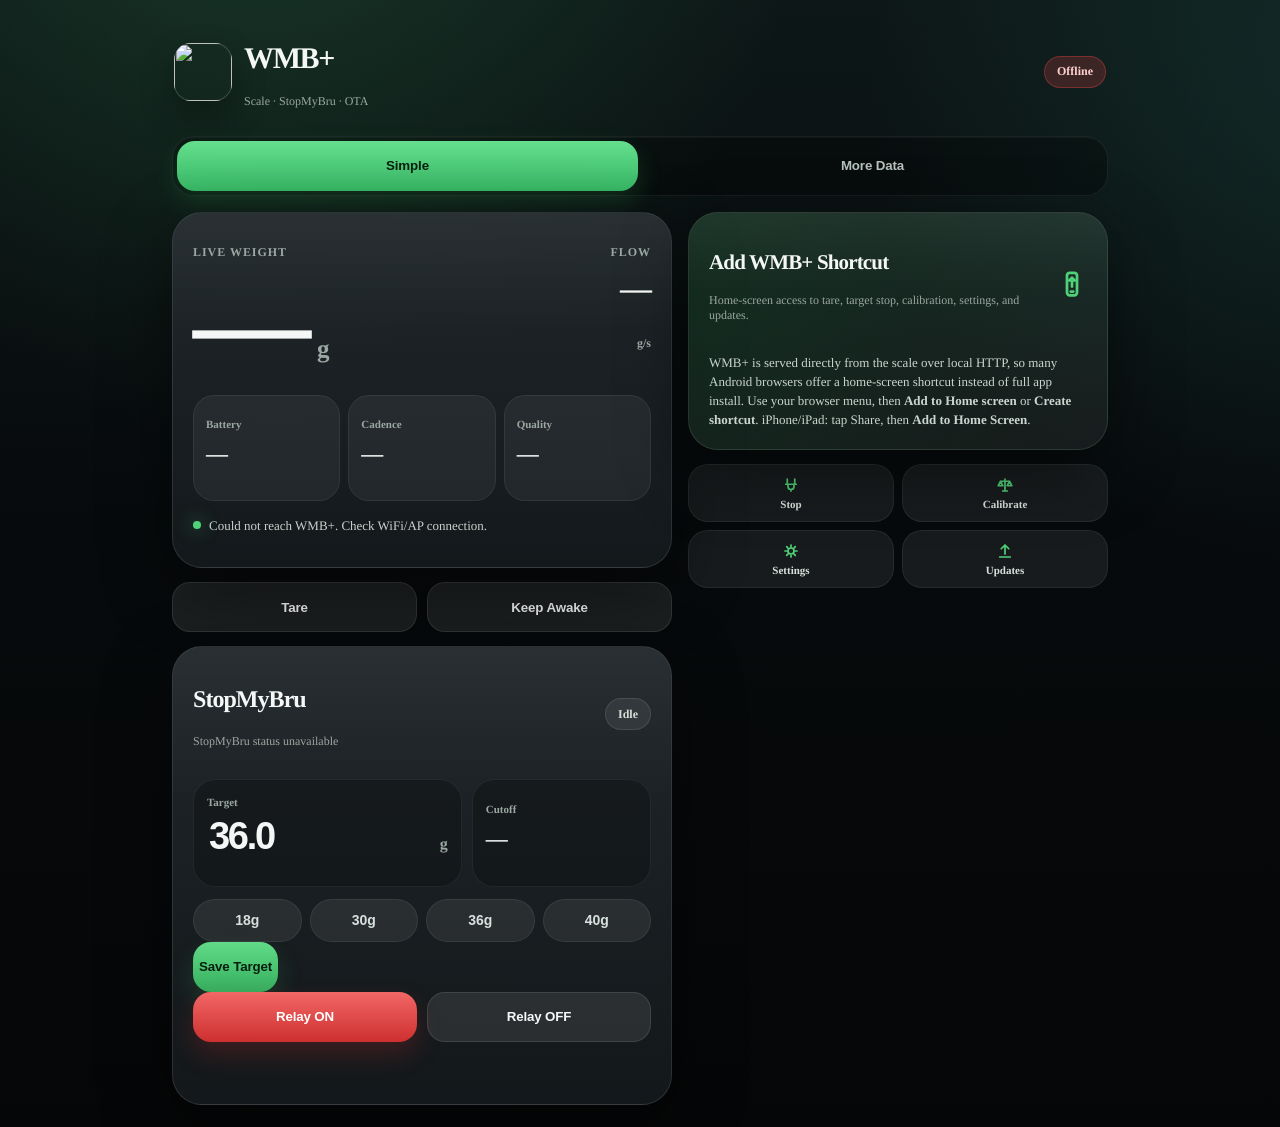
==== commit dec30662: "Clarify local web app shortcut install" ====
--- a/data/app.html
+++ b/data/app.html
@@ -420,7 +420,7 @@
           </button>
         </section>
 
-        <section class="card">
+        <section id="stopPanel" class="card">
           <div class="card-content">
           <div class="stop-header">
             <div>
@@ -510,8 +510,8 @@
           <div class="card-content">
           <div class="stop-header">
             <div>
-              <h2 class="section-title" style="font-size: 21px;">Install WMB+</h2>
-              <p class="section-subtitle">Home-screen access to tare, target stop, calibration, settings, and updates.</p>
+              <h2 id="installTitle" class="section-title" style="font-size: 21px;">Add WMB+ Shortcut</h2>
+              <p id="installSubtitle" class="section-subtitle">Home-screen access to tare, target stop, calibration, settings, and updates.</p>
             </div>
             <svg class="install-icon" viewBox="0 0 24 24" fill="none" stroke="currentColor" aria-hidden="true">
               <rect x="8" y="3" width="8" height="18" rx="2.2"></rect>
@@ -522,7 +522,7 @@
             Install WMB+
           </button>
           <div id="installInstructions" class="install-copy">
-            iPhone/iPad: tap Share, then <strong>Add to Home Screen</strong>. Android/desktop Chrome: use browser menu, then <strong>Install app</strong> or <strong>Add to Home screen</strong>.
+            WMB+ is served directly from the scale over local HTTP, so many Android browsers offer a home-screen shortcut instead of full app install. Use your browser menu, then <strong>Add to Home screen</strong> or <strong>Create shortcut</strong>. iPhone/iPad: tap Share, then <strong>Add to Home Screen</strong>.
           </div>
           </div>
         </section>
@@ -565,6 +565,7 @@
   let wakeLock = null;
   let lastDashboard = {};
   let lastSmb = {};
+  let lastOta = {};
 
   function setText(id, value) {
     const el = document.getElementById(id);
@@ -593,6 +594,39 @@
     return window.matchMedia('(display-mode: standalone)').matches || window.navigator.standalone === true;
   }
 
+  function haptic(pattern = 20) {
+    try {
+      navigator.vibrate?.(pattern);
+    } catch (e) { /* optional platform feature */ }
+  }
+
+  function otaAttentionNeeded(ota) {
+    return Boolean(
+      ota?.updateAvailable ||
+      ota?.otaUpdateAvailable ||
+      ota?.githubUpdateAvailable ||
+      ota?.releaseUpdateAvailable ||
+      ota?.newVersionAvailable
+    );
+  }
+
+  function batteryAttentionNeeded(d) {
+    const pct = Number(d?.battery_percentage);
+    return Boolean(d?.battery_critical || d?.battery_low || (Number.isFinite(pct) && pct <= 10));
+  }
+
+  async function updateAppBadge() {
+    if (!navigator.setAppBadge || !navigator.clearAppBadge) return;
+    const badgeCount = (batteryAttentionNeeded(lastDashboard) ? 1 : 0) + (otaAttentionNeeded(lastOta) ? 1 : 0);
+    try {
+      if (badgeCount > 0) {
+        await navigator.setAppBadge(badgeCount);
+      } else {
+        await navigator.clearAppBadge();
+      }
+    } catch (e) { /* badges are best-effort and permission/platform dependent */ }
+  }
+
   function setViewMode(mode) {
     const selected = mode === 'advanced' ? 'advanced' : 'simple';
     storage.setItem('wmbp.viewMode', selected);
@@ -604,7 +638,20 @@
   function setPresetTarget(value) {
     document.getElementById('targetInput').value = Number(value).toFixed(1);
     storage.setItem('wmbp.lastTarget', Number(value).toFixed(1));
-    navigator.vibrate?.(20);
+    haptic(18);
+  }
+
+  function applyShortcutIntent() {
+    const view = new URLSearchParams(window.location.search).get('view');
+    if (view === 'data' || view === 'advanced') {
+      setViewMode('advanced');
+      setTimeout(() => document.getElementById('advancedPanel')?.scrollIntoView({ behavior: 'smooth', block: 'start' }), 120);
+      return;
+    }
+    if (view === 'stop' || view === 'smb') {
+      setViewMode('simple');
+      setTimeout(() => document.getElementById('stopPanel')?.scrollIntoView({ behavior: 'smooth', block: 'start' }), 120);
+    }
   }
 
   async function updateDashboard() {
@@ -634,6 +681,7 @@
       setText('advPower', d.usb_only_power ? 'USB-only' : (d.usb_present ? 'USB present' : (d.battery_charging_state || 'battery')));
       setText('advConnectivity', `${d.bluetooth_connected ? 'BLE connected' : 'BLE idle'} · ${d.wifi_connected ? `WiFi ${d.wifi_signal_strength || ''} dBm` : 'WiFi AP/off'}`);
       setPill('connectionPill', 'Online', 'ok');
+      updateAppBadge();
     } catch (e) {
       setPill('connectionPill', 'Offline', 'bad');
       setText('statusText', 'Could not reach WMB+. Check WiFi/AP connection.');
@@ -676,6 +724,18 @@
     }
   }
 
+  async function updateOtaStatusForBadge() {
+    try {
+      const r = await fetch('/api/ota/status', { cache: 'no-store' });
+      if (!r.ok) throw new Error(`ota ${r.status}`);
+      lastOta = await r.json();
+      updateAppBadge();
+    } catch (e) {
+      lastOta = {};
+      updateAppBadge();
+    }
+  }
+
   function loadCachedState() {
     try {
       const d = JSON.parse(storage.getItem('wmbp.lastDashboard') || '{}');
@@ -701,7 +761,7 @@
     try {
       const r = await fetch('/api/tare', { method: 'POST' });
       setText('statusText', r.ok ? 'Tare scheduled.' : 'Tare failed.');
-      navigator.vibrate?.(30);
+      haptic(r.ok ? 30 : [50, 40, 50]);
       setTimeout(updateDashboard, 1800);
     } catch (e) {
       setText('statusText', 'Tare failed: scale unreachable.');
@@ -720,21 +780,21 @@
     fd.append('value', value);
     const r = await fetch('/api/smb/setpoint', { method: 'POST', body: fd });
     setText('smbMessage', r.ok ? `Target saved: ${Number(value).toFixed(1)} g` : 'Target save failed.');
-    navigator.vibrate?.(r.ok ? 30 : [40, 40, 40]);
+    haptic(r.ok ? 25 : [50, 40, 50]);
     await updateStopMyBru();
   }
 
   async function relayOn() {
     const r = await fetch('/api/smb/relay/on', { method: 'POST' });
     setText('smbMessage', r.ok ? 'Relay ON command sent.' : 'Relay ON failed.');
-    navigator.vibrate?.(r.ok ? 30 : [40, 40, 40]);
+    haptic(r.ok ? [40, 30, 40] : [60, 50, 60]);
     await updateStopMyBru();
   }
 
   async function relayOff() {
     const r = await fetch('/api/smb/relay/off', { method: 'POST' });
     setText('smbMessage', r.ok ? 'Relay OFF command sent.' : 'Relay OFF failed.');
-    navigator.vibrate?.(r.ok ? 30 : [40, 40, 40]);
+    haptic(r.ok ? 25 : [60, 50, 60]);
     await updateStopMyBru();
   }
 
@@ -784,6 +844,8 @@
   window.addEventListener('beforeinstallprompt', event => {
     event.preventDefault();
     deferredInstallPrompt = event;
+    setText('installTitle', 'Install WMB+');
+    setText('installSubtitle', 'Install WMB+ as an app-like home-screen launcher.');
     document.getElementById('installButton').classList.remove('hidden-hard');
     setText('installInstructions', 'This browser supports direct install. Tap Install WMB+ to add it.');
   });
@@ -799,6 +861,12 @@
   function updateInstallCard() {
     if (isStandalone()) {
       document.getElementById('installCard').classList.add('hidden-hard');
+      return;
+    }
+    if (!window.isSecureContext) {
+      setText('installTitle', 'Add WMB+ Shortcut');
+      setText('installSubtitle', 'Local scale pages use a browser shortcut on most Android devices.');
+      setText('installInstructions', 'Use your browser menu, then choose Add to Home screen or Create shortcut. Full PWA install usually requires HTTPS; WMB+ runs locally from the scale over HTTP.');
     }
   }
 
@@ -808,12 +876,15 @@
 
   document.getElementById('targetInput').value = storage.getItem('wmbp.lastTarget') || '36.0';
   setViewMode(storage.getItem('wmbp.viewMode') || 'simple');
+  applyShortcutIntent();
   updateInstallCard();
   loadCachedState();
   updateDashboard();
   updateStopMyBru();
+  updateOtaStatusForBadge();
   setInterval(updateDashboard, 1000);
   setInterval(updateStopMyBru, 3000);
+  setInterval(updateOtaStatusForBadge, 300000);
 </script>
 </body>
 </html>
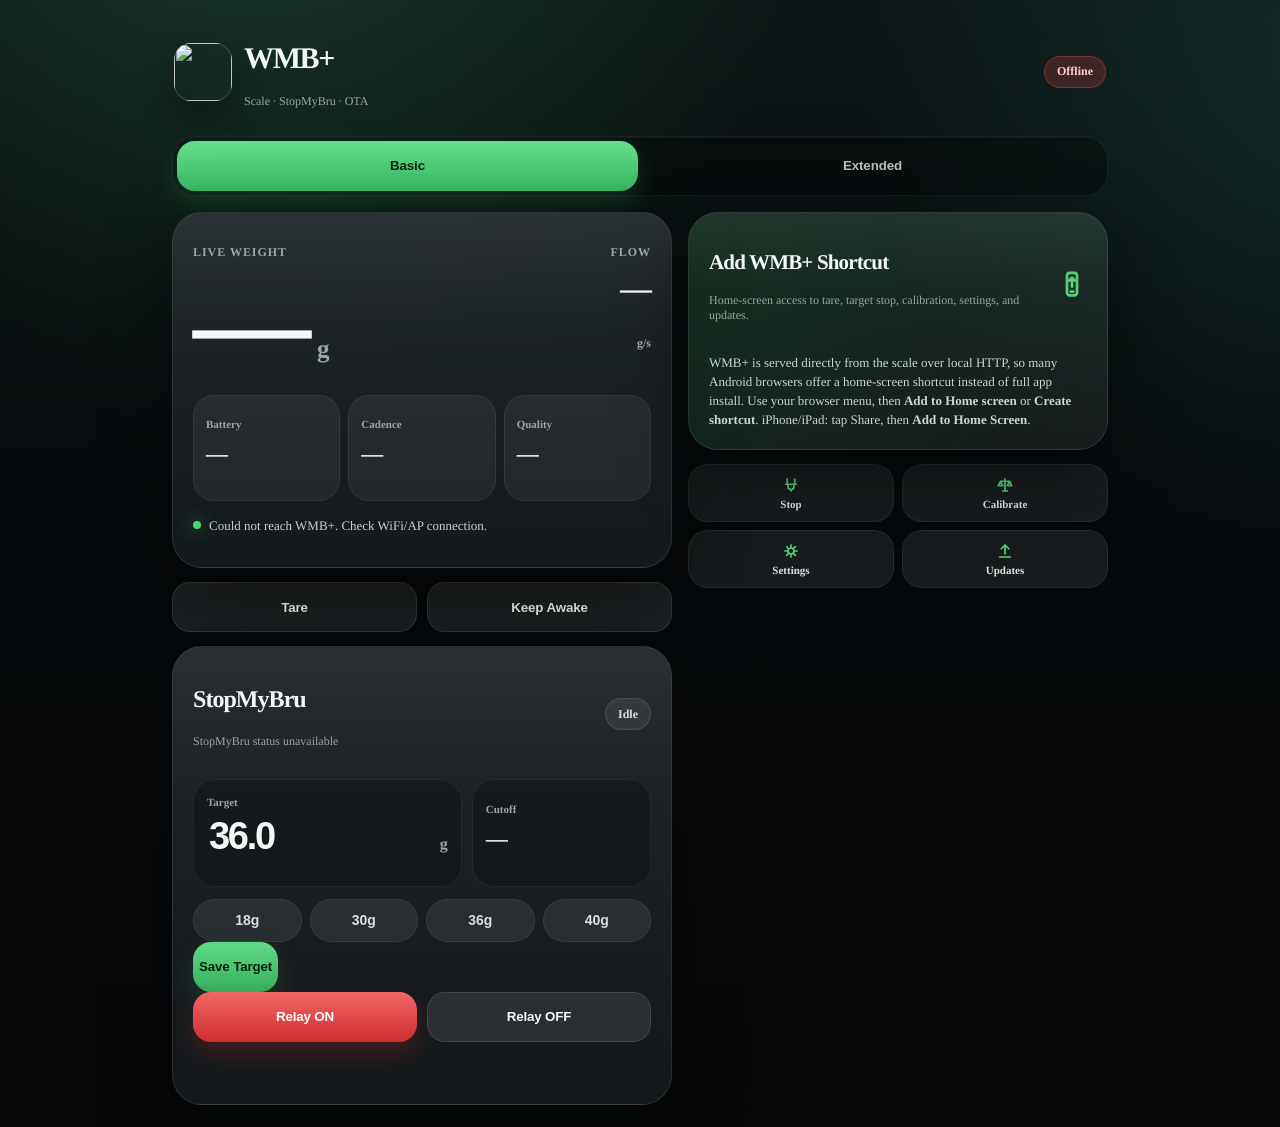
==== commit 645b0539: "Finalize WMB+ beta9 firmware" ====
--- a/data/app.html
+++ b/data/app.html
@@ -6,13 +6,16 @@
   <title>WMB+ Web App</title>
   <meta name="theme-color" content="#47a864">
   <meta name="apple-mobile-web-app-capable" content="yes">
+  <meta name="mobile-web-app-capable" content="yes">
   <meta name="apple-mobile-web-app-status-bar-style" content="black-translucent">
   <meta name="apple-mobile-web-app-title" content="WMB+">
   <link rel="manifest" href="/manifest.webmanifest">
   <link rel="apple-touch-icon" href="/icons/wmb-plus-192.png">
-  <link rel="icon" type="image/png" href="/favicon.png">
+  <link rel="icon" type="image/png" href="/icons/wmb-plus-192.png">
   <link rel="stylesheet" href="/output.css">
   <link rel="stylesheet" href="/css/all.min.css">
+  <script src="/view-mode.js"></script>
+  <script src="/live-client.js"></script>
   <style>
     :root {
       color-scheme: dark;
@@ -371,9 +374,9 @@
       <span id="connectionPill" class="status-pill idle">Connecting</span>
     </header>
 
-    <section class="segmented" aria-label="View mode">
-      <button id="simpleTab" onclick="setViewMode('simple')" class="button tab-active">Simple</button>
-      <button id="advancedTab" onclick="setViewMode('advanced')" class="button tab-idle">More Data</button>
+    <section class="segmented" data-wmbp-view-mode-control aria-label="View mode">
+      <button id="simpleTab" type="button" data-wmbp-view-choice="basic" onclick="setViewMode('basic')" class="button tab-active">Basic</button>
+      <button id="advancedTab" type="button" data-wmbp-view-choice="extended" onclick="setViewMode('extended')" class="button tab-idle">Extended</button>
     </section>
 
     <div class="screen-grid">
@@ -471,7 +474,7 @@
       </div>
 
       <aside class="stack">
-        <section id="advancedPanel" class="card hidden-hard">
+        <section id="advancedPanel" data-wmbp-extended class="card hidden-hard">
           <div class="card-content">
           <div class="stop-header">
             <h2 class="section-title">More Data</h2>
@@ -528,7 +531,7 @@
         </section>
 
         <nav class="nav-grid" aria-label="WMB+ tools">
-          <a href="/smb.html" class="nav-button">
+          <a href="/stopmybru.html" class="nav-button">
             <svg viewBox="0 0 24 24" fill="none" stroke="currentColor" aria-hidden="true">
               <path d="M7 4v7M17 4v7M5 11h14M8 11v3a4 4 0 0 0 8 0v-3M12 18v2" stroke-linecap="round" stroke-linejoin="round"/>
             </svg>
@@ -569,7 +572,25 @@
 
   function setText(id, value) {
     const el = document.getElementById(id);
-    if (el) el.textContent = value;
+    if (!el) return;
+    const next = String(value ?? '');
+    if (el.textContent !== next) el.textContent = next;
+  }
+
+  function hasActiveTextSelection() {
+    const selection = window.getSelection?.();
+    return Boolean(selection && !selection.isCollapsed && String(selection).length > 0);
+  }
+
+  function isTextEntryActive() {
+    const el = document.activeElement;
+    if (!el) return false;
+    const tag = el.tagName?.toLowerCase();
+    return tag === 'input' || tag === 'textarea' || el.isContentEditable;
+  }
+
+  function shouldPauseLiveRefresh() {
+    return document.visibilityState === 'hidden' || hasActiveTextSelection() || isTextEntryActive();
   }
 
   function setPill(id, text, mode) {
@@ -628,11 +649,11 @@
   }
 
   function setViewMode(mode) {
-    const selected = mode === 'advanced' ? 'advanced' : 'simple';
-    storage.setItem('wmbp.viewMode', selected);
-    document.getElementById('simpleTab').className = `button ${selected === 'simple' ? 'tab-active' : 'tab-idle'}`;
-    document.getElementById('advancedTab').className = `button ${selected === 'advanced' ? 'tab-active' : 'tab-idle'}`;
-    document.getElementById('advancedPanel').classList.toggle('hidden-hard', selected !== 'advanced');
+    const selected = window.WMBPViewMode?.normalize(mode) || (mode === 'advanced' ? 'extended' : 'basic');
+    window.WMBPViewMode?.set(selected);
+    document.getElementById('simpleTab').className = `button ${selected === 'basic' ? 'tab-active' : 'tab-idle'}`;
+    document.getElementById('advancedTab').className = `button ${selected === 'extended' ? 'tab-active' : 'tab-idle'}`;
+    document.getElementById('advancedPanel').classList.toggle('hidden-hard', selected !== 'extended');
   }
 
   function setPresetTarget(value) {
@@ -644,23 +665,27 @@
   function applyShortcutIntent() {
     const view = new URLSearchParams(window.location.search).get('view');
     if (view === 'data' || view === 'advanced') {
-      setViewMode('advanced');
+      setViewMode('extended');
       setTimeout(() => document.getElementById('advancedPanel')?.scrollIntoView({ behavior: 'smooth', block: 'start' }), 120);
       return;
     }
     if (view === 'stop' || view === 'smb') {
-      setViewMode('simple');
+      setViewMode('basic');
       setTimeout(() => document.getElementById('stopPanel')?.scrollIntoView({ behavior: 'smooth', block: 'start' }), 120);
     }
   }
 
   async function updateDashboard() {
+    if (shouldPauseLiveRefresh()) return;
     if (dashboardInFlight) return;
     dashboardInFlight = true;
     try {
-      const r = await fetch('/api/dashboard', { cache: 'no-store' });
-      if (!r.ok) throw new Error(`dashboard ${r.status}`);
-      const d = await r.json();
+      const d = window.WMBPLive
+        ? await window.WMBPLive.fetchJson('/api/dashboard')
+        : await fetch('/api/dashboard', { cache: 'no-store' }).then(r => {
+            if (!r.ok) throw new Error(`dashboard ${r.status}`);
+            return r.json();
+          });
       lastDashboard = d;
       storage.setItem('wmbp.lastDashboard', JSON.stringify(d));
 
@@ -692,6 +717,7 @@
   }
 
   async function updateStopMyBru() {
+    if (shouldPauseLiveRefresh()) return;
     if (smbInFlight) return;
     smbInFlight = true;
     try {
@@ -875,14 +901,29 @@
   }
 
   document.getElementById('targetInput').value = storage.getItem('wmbp.lastTarget') || '36.0';
-  setViewMode(storage.getItem('wmbp.viewMode') || 'simple');
+  setViewMode(storage.getItem('wmbp.viewMode') || 'basic');
   applyShortcutIntent();
   updateInstallCard();
   loadCachedState();
+  window.WMBPLive?.subscribe(d => {
+    if (shouldPauseLiveRefresh()) return;
+    lastDashboard = Object.assign({}, lastDashboard, d);
+    setText('weight', formatNumber(d.weight ?? d.w, 1));
+    setText('flow', formatNumber(d.flowrate ?? d.f, 2));
+    if (Number.isFinite(Number(d.battery_percentage))) {
+      setText('battery', `${Math.round(Number(d.battery_percentage))}%`);
+    }
+    if (Number.isFinite(Number(d.hx711_rate_hz))) {
+      setText('cadence', `${Number(d.hx711_rate_hz).toFixed(1)} Hz`);
+    }
+    if (Number.isFinite(Number(d.firmware_quality))) {
+      setText('quality', `${Math.round(Number(d.firmware_quality))}`);
+    }
+  });
   updateDashboard();
   updateStopMyBru();
   updateOtaStatusForBadge();
-  setInterval(updateDashboard, 1000);
+  setInterval(updateDashboard, 5000);
   setInterval(updateStopMyBru, 3000);
   setInterval(updateOtaStatusForBadge, 300000);
 </script>
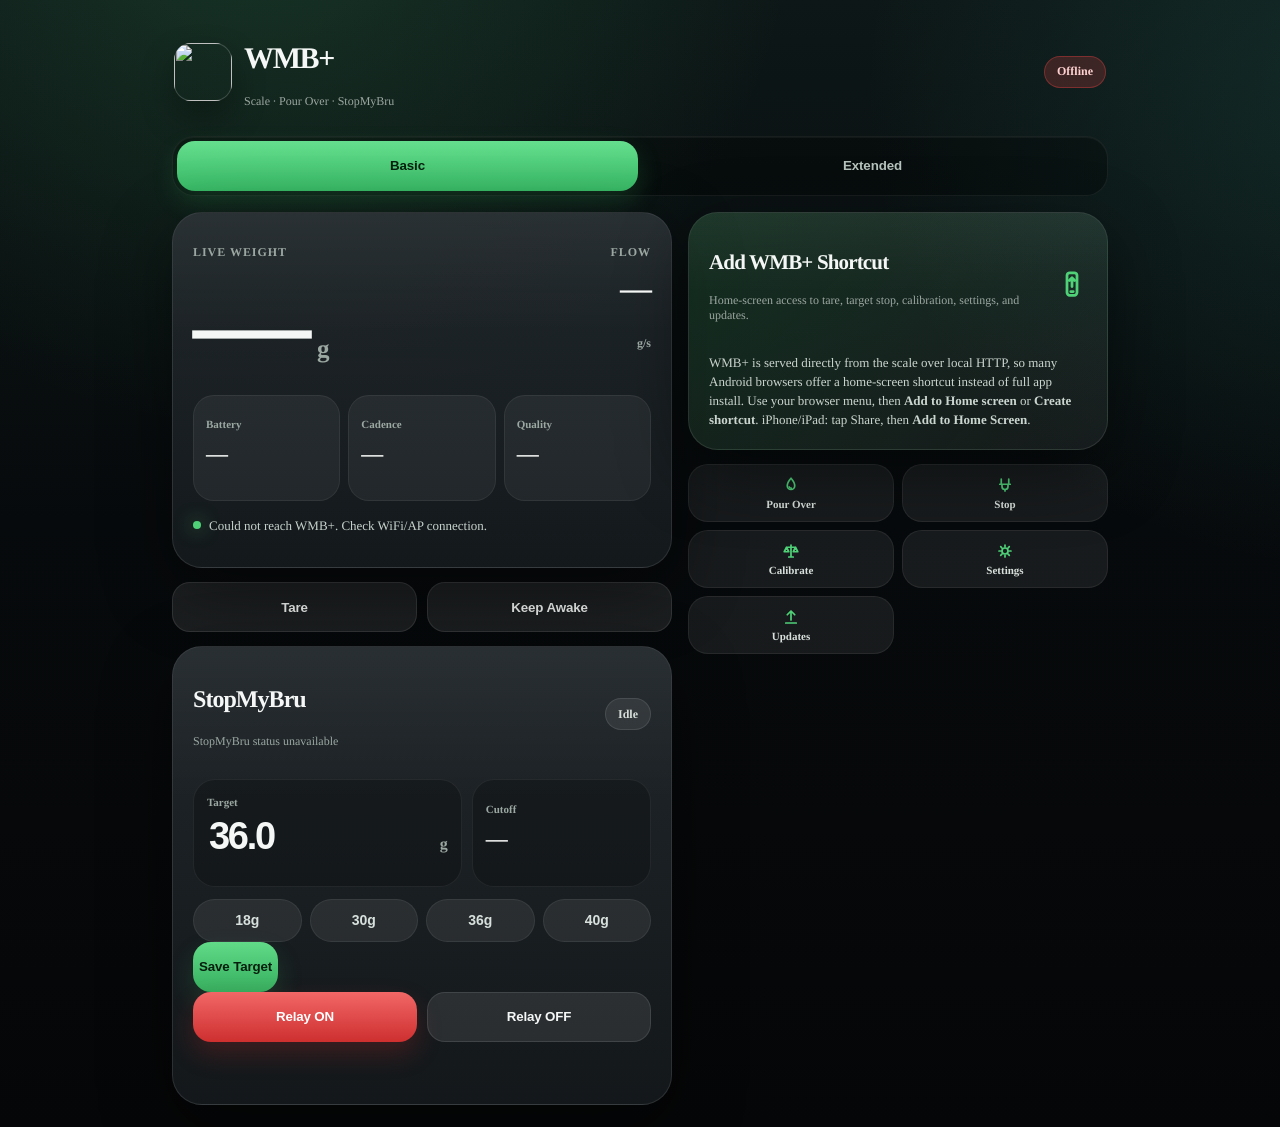
==== commit 0b832664: "Stage WMB+ beta10 release candidate" ====
--- a/data/app.html
+++ b/data/app.html
@@ -368,7 +368,7 @@
         <img src="/icons/wmb-plus-192.png" alt="" class="header-icon flex-shrink-0">
         <div class="min-w-0">
           <h1 class="app-title">WMB+</h1>
-          <p id="headerSubtext" class="app-subtitle">Scale · StopMyBru · OTA</p>
+          <p id="headerSubtext" class="app-subtitle">Scale · Pour Over · StopMyBru</p>
         </div>
       </a>
       <span id="connectionPill" class="status-pill idle">Connecting</span>
@@ -531,6 +531,13 @@
         </section>
 
         <nav class="nav-grid" aria-label="WMB+ tools">
+          <a href="/pourover.html" class="nav-button">
+            <svg viewBox="0 0 24 24" fill="none" stroke="currentColor" aria-hidden="true">
+              <path d="M12 3s5 5.5 5 10a5 5 0 0 1-10 0c0-4.5 5-10 5-10Z" stroke-linecap="round" stroke-linejoin="round"/>
+              <path d="M9.5 14.5c.7 1.2 1.6 1.8 2.8 1.8" stroke-linecap="round"/>
+            </svg>
+            <span>Pour Over</span>
+          </a>
           <a href="/stopmybru.html" class="nav-button">
             <svg viewBox="0 0 24 24" fill="none" stroke="currentColor" aria-hidden="true">
               <path d="M7 4v7M17 4v7M5 11h14M8 11v3a4 4 0 0 0 8 0v-3M12 18v2" stroke-linecap="round" stroke-linejoin="round"/>
@@ -601,6 +608,11 @@
     el.className = `status-pill ${normalized}`;
   }
 
+  function markAppOffline(message = 'Could not reach WMB+. Showing last snapshot.') {
+    setPill('connectionPill', 'Offline', 'bad');
+    setText('statusText', message);
+  }
+
   function formatNumber(value, digits) {
     const n = Number(value);
     return Number.isFinite(n) ? n.toFixed(digits) : '—';
@@ -708,8 +720,7 @@
       setPill('connectionPill', 'Online', 'ok');
       updateAppBadge();
     } catch (e) {
-      setPill('connectionPill', 'Offline', 'bad');
-      setText('statusText', 'Could not reach WMB+. Check WiFi/AP connection.');
+      markAppOffline('Could not reach WMB+. Check WiFi/AP connection.');
       loadCachedState();
     } finally {
       dashboardInFlight = false;
@@ -907,6 +918,11 @@
   loadCachedState();
   window.WMBPLive?.subscribe(d => {
     if (shouldPauseLiveRefresh()) return;
+    if (d.__wmbpOffline) {
+      markAppOffline();
+      return;
+    }
+    setPill('connectionPill', 'Online', 'ok');
     lastDashboard = Object.assign({}, lastDashboard, d);
     setText('weight', formatNumber(d.weight ?? d.w, 1));
     setText('flow', formatNumber(d.flowrate ?? d.f, 2));
